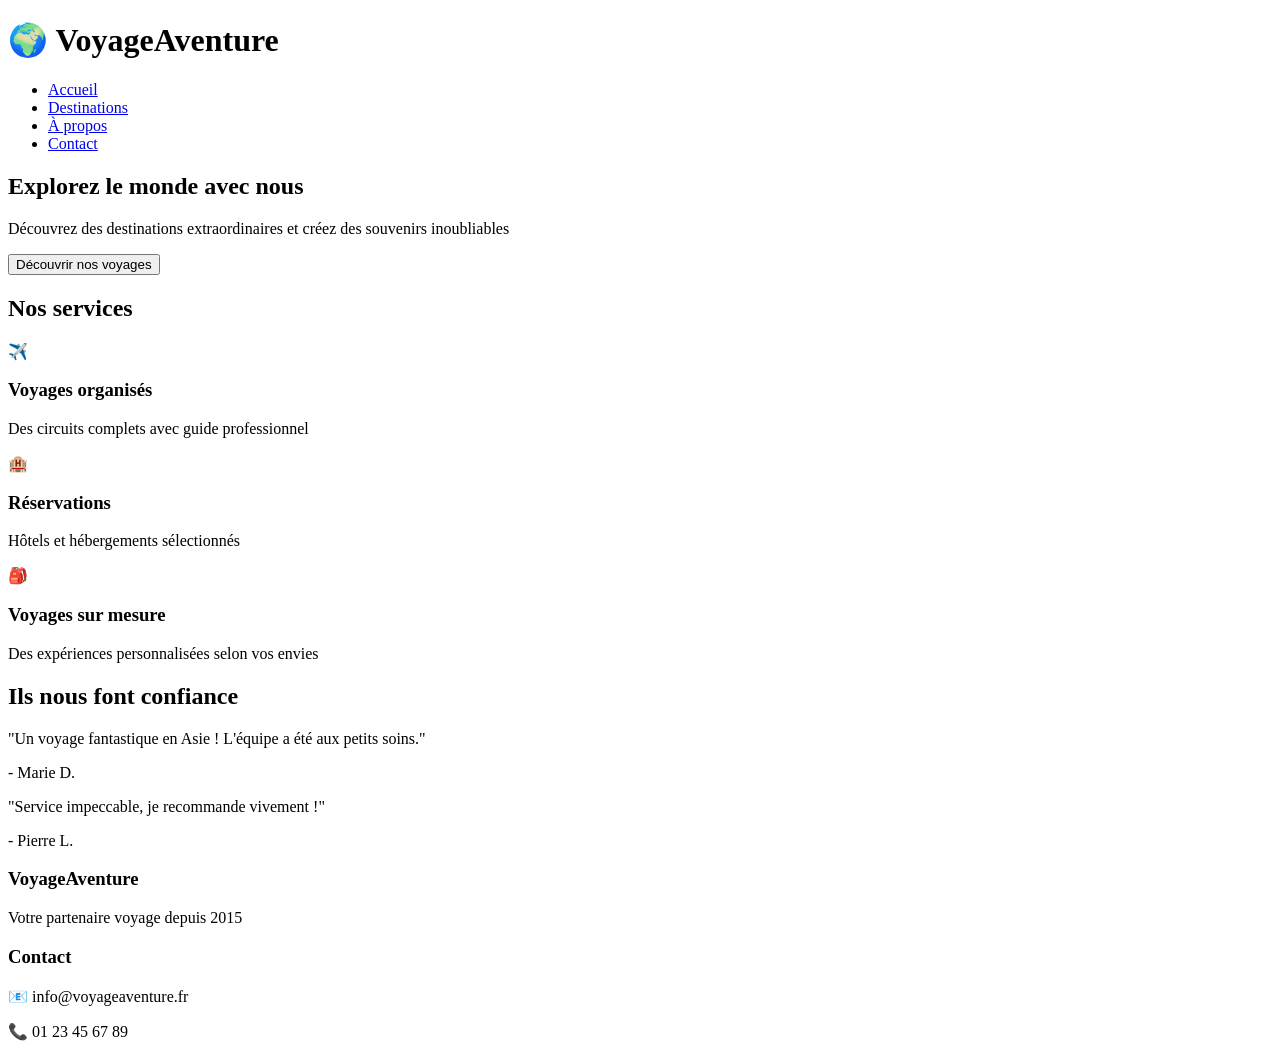
==== index.html @ be2830e8 "Initial commit" ====
<!DOCTYPE html>
<html lang="fr">
<head>
    <meta charset="UTF-8">
    <meta name="viewport" content="width=device-width, initial-scale=1.0">
    <title>VoyageAventure - Accueil</title>
    <link rel="stylesheet" href="css/styles.css">
</head>
<body>
    <header class="site-header">
        <div class="container">
            <h1 class="logo">🌍 VoyageAventure</h1>
            <nav class="main-nav">
                <ul class="nav-list">
                    <li><a href="index.html" class="nav-link active">Accueil</a></li>
                    <li><a href="destinations.html" class="nav-link">Destinations</a></li>
                    <li><a href="apropos.html" class="nav-link">À propos</a></li>
                    <li><a href="contact.html" class="nav-link">Contact</a></li>
                </ul>
            </nav>
        </div>
    </header>

    <section class="hero">
        <div class="container">
            <div class="hero-content">
                <h2 class="hero-title">Explorez le monde avec nous</h2>
                <p class="hero-subtitle">Découvrez des destinations extraordinaires et créez des souvenirs inoubliables</p>
                <button class="cta-button">Découvrir nos voyages</button>
            </div>
        </div>
    </section>

    <section class="services">
        <div class="container">
            <h2 class="section-title">Nos services</h2>
            <div class="services-grid">
                <div class="service-card">
                    <div class="service-icon">✈️</div>
                    <h3 class="service-title">Voyages organisés</h3>
                    <p class="service-description">Des circuits complets avec guide professionnel</p>
                </div>
                <div class="service-card">
                    <div class="service-icon">🏨</div>
                    <h3 class="service-title">Réservations</h3>
                    <p class="service-description">Hôtels et hébergements sélectionnés</p>
                </div>
                <div class="service-card">
                    <div class="service-icon">🎒</div>
                    <h3 class="service-title">Voyages sur mesure</h3>
                    <p class="service-description">Des expériences personnalisées selon vos envies</p>
                </div>
            </div>
        </div>
    </section>

    <section class="testimonials">
        <div class="container">
            <h2 class="section-title">Ils nous font confiance</h2>
            <div class="testimonials-grid">
                <div class="testimonial-card">
                    <p class="testimonial-text">"Un voyage fantastique en Asie ! L'équipe a été aux petits soins."</p>
                    <p class="testimonial-author">- Marie D.</p>
                </div>
                <div class="testimonial-card">
                    <p class="testimonial-text">"Service impeccable, je recommande vivement !"</p>
                    <p class="testimonial-author">- Pierre L.</p>
                </div>
            </div>
        </div>
    </section>

    <footer class="site-footer">
        <div class="container">
            <div class="footer-content">
                <div class="footer-section">
                    <h3>VoyageAventure</h3>
                    <p>Votre partenaire voyage depuis 2015</p>
                </div>
                <div class="footer-section">
                    <h3>Contact</h3>
                    <p>📧 info@voyageaventure.fr</p>
                    <p>📞 01 23 45 67 89</p>
                </div>
            </div>
        </div>
    </footer>
</body>
</html>
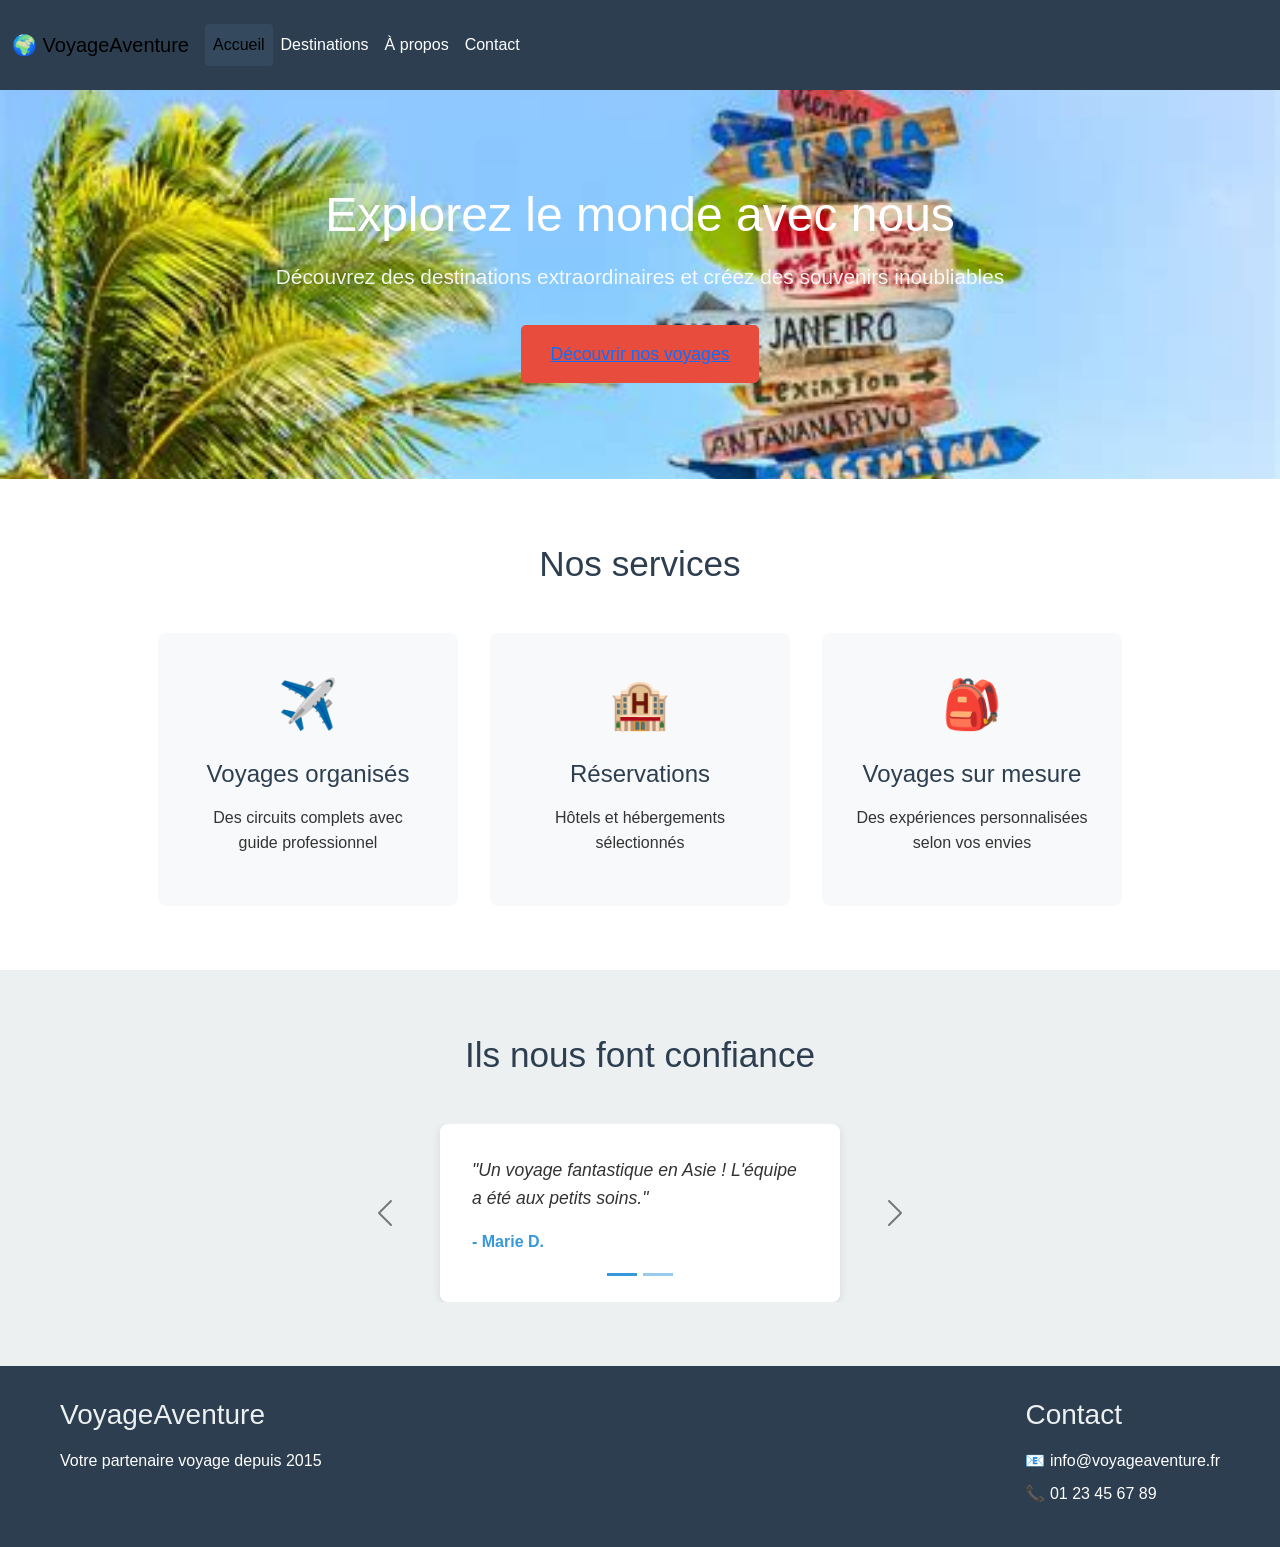
==== commit 874caf9e: "modification hero +carousel + navbar" ====
--- a/index.html
+++ b/index.html
@@ -4,30 +4,52 @@
     <meta charset="UTF-8">
     <meta name="viewport" content="width=device-width, initial-scale=1.0">
     <title>VoyageAventure - Accueil</title>
+    <link href="https://cdn.jsdelivr.net/npm/bootstrap@5.3.8/dist/css/bootstrap.min.css" rel="stylesheet" integrity="sha384-sRIl4kxILFvY47J16cr9ZwB07vP4J8+LH7qKQnuqkuIAvNWLzeN8tE5YBujZqJLB" crossorigin="anonymous">
+    <script src="https://cdn.jsdelivr.net/npm/bootstrap@5.3.8/dist/js/bootstrap.bundle.min.js" integrity="sha384-FKyoEForCGlyvwx9Hj09JcYn3nv7wiPVlz7YYwJrWVcXK/BmnVDxM+D2scQbITxI" crossorigin="anonymous"></script>
+    <link rel="stylesheet" href="https://cdn.jsdelivr.net/npm/bootstrap-icons@1.13.1/font/bootstrap-icons.min.css">
     <link rel="stylesheet" href="css/styles.css">
 </head>
 <body>
     <header class="site-header">
-        <div class="container">
-            <h1 class="logo">🌍 VoyageAventure</h1>
-            <nav class="main-nav">
-                <ul class="nav-list">
-                    <li><a href="index.html" class="nav-link active">Accueil</a></li>
-                    <li><a href="destinations.html" class="nav-link">Destinations</a></li>
-                    <li><a href="apropos.html" class="nav-link">À propos</a></li>
-                    <li><a href="contact.html" class="nav-link">Contact</a></li>
-                </ul>
-            </nav>
-        </div>
+
+    
+
+         <nav class="navbar navbar-expand-lg navbar-#333 bg-#333">
+  <div class="container-fluid">
+    <a class="navbar-brand" href="#">🌍 VoyageAventure</a>
+    <button class="navbar-toggler" type="button" data-bs-toggle="collapse" data-bs-target="#navbarNavDropdown" aria-controls="navbarNavDropdown" aria-expanded="false" aria-label="Toggle navigation">
+      <span class="navbar-toggler-icon"></span>
+    </button>
+    <div class="collapse navbar-collapse" id="navbarNavDropdown">
+      <ul class="navbar-nav">
+        <li class="nav-item">
+          <a class="nav-link active" aria-current="page" href="index.html">Accueil</a>
+        </li>
+        <li class="nav-item">
+          <a class="nav-link" href="destinations.html">Destinations</a>
+        </li>
+        <li class="nav-item">
+          <a class="nav-link" href="apropos.html">À propos</a>
+        </li>
+        <li class="nav-item">
+          <a class="nav-link" href="contact.html">Contact</a>
+        </li>
+      </ul>
+    </div>
+  </div>
+</nav>
     </header>
 
-    <section class="hero">
+   
+
+    <section class="hero img-background" style="background-image: url('images/bg-hero.jpg');">
         <div class="container">
             <div class="hero-content">
                 <h2 class="hero-title">Explorez le monde avec nous</h2>
                 <p class="hero-subtitle">Découvrez des destinations extraordinaires et créez des souvenirs inoubliables</p>
-                <button class="cta-button">Découvrir nos voyages</button>
+                <button class="cta-button"  >  <a href="destinations.html" class="cta-link">Découvrir nos voyages</a></button>
             </div>
+
         </div>
     </section>
 
@@ -57,15 +79,33 @@
     <section class="testimonials">
         <div class="container">
             <h2 class="section-title">Ils nous font confiance</h2>
-            <div class="testimonials-grid">
-                <div class="testimonial-card">
-                    <p class="testimonial-text">"Un voyage fantastique en Asie ! L'équipe a été aux petits soins."</p>
-                    <p class="testimonial-author">- Marie D.</p>
+            <div id="testimonialsCarousel" class="carousel slide" data-bs-ride="carousel">
+                <div class="carousel-indicators">
+                    <button type="button" data-bs-target="#testimonialsCarousel" data-bs-slide-to="0" class="active" aria-current="true" aria-label="Témoignage 1"></button>
+                    <button type="button" data-bs-target="#testimonialsCarousel" data-bs-slide-to="1" aria-label="Témoignage 2"></button>
                 </div>
-                <div class="testimonial-card">
-                    <p class="testimonial-text">"Service impeccable, je recommande vivement !"</p>
-                    <p class="testimonial-author">- Pierre L.</p>
+                <div class="carousel-inner">
+                    <div class="carousel-item active">
+                        <div class="testimonial-card">
+                            <p class="testimonial-text">"Un voyage fantastique en Asie ! L'équipe a été aux petits soins."</p>
+                            <p class="testimonial-author">- Marie D.</p>
+                        </div>
+                    </div>
+                    <div class="carousel-item">
+                        <div class="testimonial-card">
+                            <p class="testimonial-text">"Service impeccable, je recommande vivement !"</p>
+                            <p class="testimonial-author">- Pierre L.</p>
+                        </div>
+                    </div>
                 </div>
+                <button class="carousel-control-prev" type="button" data-bs-target="#testimonialsCarousel" data-bs-slide="prev">
+                    <span class="carousel-control-prev-icon" aria-hidden="true"></span>
+                    <span class="visually-hidden">Précédent</span>
+                </button>
+                <button class="carousel-control-next" type="button" data-bs-target="#testimonialsCarousel" data-bs-slide="next">
+                    <span class="carousel-control-next-icon" aria-hidden="true"></span>
+                    <span class="visually-hidden">Suivant</span>
+                </button>
             </div>
         </div>
     </section>
--- a/css/styles.css
+++ b/css/styles.css
@@ -0,0 +1,610 @@
+/* Reset et base */
+* {
+    margin: 0;
+    padding: 0;
+    box-sizing: border-box;
+}
+
+body {
+    font-family: 'Arial', sans-serif;
+    line-height: 1.6;
+    color: #333;
+    background-color: #f8f9fa;
+}
+
+.container {
+    max-width: 1200px;
+    margin: 0 auto;
+    padding: 0 20px;
+}
+
+/* Header global */
+.site-header {
+    background-color: #2c3e50;
+    color: white;
+    padding: 1rem 0;
+    position: sticky;
+    top: 0;
+    z-index: 100;
+}
+
+.site-header .container {
+    display: flex;
+    justify-content: space-between;
+    align-items: center;
+}
+
+.logo {
+    font-size: 1.8rem;
+    font-weight: bold;
+}
+
+.nav-list {
+    display: flex;
+    list-style: none;
+    gap: 2rem;
+}
+
+.nav-link {
+    color: white;
+    text-decoration: none;
+    padding: 0.5rem 1rem;
+    border-radius: 4px;
+    transition: background-color 0.3s;
+}
+
+.nav-link:hover,
+.nav-link.active {
+    background-color: #34495e;
+}
+
+/* Hero section (accueil) */
+.hero {
+    background-color: #667eea;
+    background-size: cover;
+    background-position: center;
+    background-repeat: no-repeat;
+    color: white;
+    padding: 6rem 0;
+    text-align: center;
+}
+
+.hero-title {
+    font-size: 3rem;
+    margin-bottom: 1rem;
+}
+
+.hero-subtitle {
+    font-size: 1.3rem;
+    margin-bottom: 2rem;
+    opacity: 0.9;
+}
+
+.cta-button {
+    background-color: #e74c3c;
+    color: white;
+    border: none;
+    padding: 15px 30px;
+    font-size: 1.1rem;
+    border-radius: 5px;
+    cursor: pointer;
+    transition: background-color 0.3s;
+}
+
+.cta-button:hover {
+    background-color: #c0392b;
+}
+
+/* Page headers */
+.page-header {
+    background-color: #34495e;
+    color: white;
+    padding: 3rem 0;
+    text-align: center;
+}
+
+.page-title {
+    font-size: 2.5rem;
+    margin-bottom: 0.5rem;
+}
+
+.page-subtitle {
+    font-size: 1.2rem;
+    opacity: 0.8;
+}
+
+/* Sections communes */
+.section-title {
+    text-align: center;
+    font-size: 2.2rem;
+    margin-bottom: 3rem;
+    color: #2c3e50;
+}
+
+/* Services (accueil) */
+.services {
+    padding: 4rem 0;
+    background-color: white;
+}
+
+.services-grid {
+    display: flex;
+    gap: 2rem;
+    justify-content: center;
+    flex-wrap: wrap;
+}
+
+.service-card {
+    background-color: #f8f9fa;
+    padding: 2rem;
+    border-radius: 8px;
+    text-align: center;
+    width: 300px;
+    border: 2px solid transparent;
+    transition: all 0.3s;
+}
+
+.service-card:hover {
+    border-color: #3498db;
+    transform: translateY(-5px);
+}
+
+.service-icon {
+    font-size: 3rem;
+    margin-bottom: 1rem;
+}
+
+.service-title {
+    font-size: 1.5rem;
+    margin-bottom: 1rem;
+    color: #2c3e50;
+}
+
+/* Témoignages */
+.testimonials {
+    padding: 4rem 0;
+    background-color: #ecf0f1;
+}
+
+.testimonials-grid {
+    display: flex;
+    gap: 2rem;
+    justify-content: center;
+    flex-wrap: wrap;
+}
+
+.testimonial-card {
+    background-color: white;
+    padding: 2rem;
+    border-radius: 8px;
+    width: 400px;
+    box-shadow: 0 2px 10px rgba(0,0,0,0.1);
+}
+
+.testimonial-text {
+    font-style: italic;
+    margin-bottom: 1rem;
+    font-size: 1.1rem;
+}
+
+.testimonial-author {
+    font-weight: bold;
+    color: #3498db;
+}
+
+.testimonials .carousel {
+    max-width: 600px;
+    margin: 0 auto;
+    padding: 0 3rem;
+}
+
+.testimonials .carousel-item .testimonial-card {
+    margin: 0 auto;
+}
+
+.testimonials .carousel-control-prev-icon,
+.testimonials .carousel-control-next-icon {
+    filter: invert(1) grayscale(100);
+}
+
+.testimonials .carousel-indicators [data-bs-target] {
+    background-color: #3498db;
+}
+
+/* Destinations */
+.destinations {
+    padding: 4rem 0;
+}
+
+.filters {
+    text-align: center;
+    margin-bottom: 3rem;
+}
+
+.filter-buttons {
+    display: flex;
+    gap: 1rem;
+    justify-content: center;
+    margin-top: 1rem;
+    flex-wrap: wrap;
+}
+
+.filter-btn {
+    background-color: #ecf0f1;
+    border: none;
+    padding: 0.5rem 1rem;
+    border-radius: 20px;
+    cursor: pointer;
+    transition: all 0.3s;
+}
+
+.filter-btn.active,
+.filter-btn:hover {
+    background-color: #3498db;
+    color: white;
+}
+
+.destinations-grid {
+    display: grid;
+    grid-template-columns: repeat(auto-fit, minmax(300px, 1fr));
+    gap: 2rem;
+}
+
+.destination-card {
+    background-color: white;
+    border-radius: 8px;
+    overflow: hidden;
+    box-shadow: 0 4px 15px rgba(0,0,0,0.1);
+    transition: transform 0.3s;
+}
+
+.destination-card:hover {
+    transform: translateY(-5px);
+}
+
+.destination-image {
+    font-size: 4rem;
+    text-align: center;
+    padding: 2rem;
+    background-color: #f8f9fa;
+}
+
+.destination-content {
+    padding: 1.5rem;
+}
+
+.destination-title {
+    font-size: 1.5rem;
+    margin-bottom: 0.5rem;
+    color: #2c3e50;
+}
+
+.destination-description {
+    color: #7f8c8d;
+    margin-bottom: 1rem;
+}
+
+.destination-details {
+    display: flex;
+    justify-content: space-between;
+    margin-bottom: 1rem;
+}
+
+.duration {
+    color: #95a5a6;
+}
+
+.price {
+    font-weight: bold;
+    color: #e74c3c;
+}
+
+.destination-btn {
+    background-color: #3498db;
+    color: white;
+    border: none;
+    padding: 0.5rem 1rem;
+    border-radius: 4px;
+    cursor: pointer;
+    transition: background-color 0.3s;
+}
+
+.destination-btn:hover {
+    background-color: #2980b9;
+}
+
+/* Contact */
+.contact-section {
+    padding: 4rem 0;
+}
+
+.contact-content {
+    display: grid;
+    grid-template-columns: 1fr 1fr;
+    gap: 4rem;
+}
+
+.contact-info h2 {
+    margin-bottom: 2rem;
+    color: #2c3e50;
+}
+
+.contact-item {
+    display: flex;
+    align-items: flex-start;
+    margin-bottom: 2rem;
+}
+
+.contact-icon {
+    font-size: 1.5rem;
+    margin-right: 1rem;
+    margin-top: 0.25rem;
+}
+
+.contact-details h3 {
+    margin-bottom: 0.5rem;
+    color: #2c3e50;
+}
+
+.contact-form-container {
+    background-color: white;
+    padding: 2rem;
+    border-radius: 8px;
+    box-shadow: 0 4px 15px rgba(0,0,0,0.1);
+}
+
+.contact-form-container h2 {
+    margin-bottom: 2rem;
+    color: #2c3e50;
+}
+
+.form-group {
+    margin-bottom: 1.5rem;
+}
+
+.form-group label {
+    display: block;
+    margin-bottom: 0.5rem;
+    font-weight: bold;
+    color: #2c3e50;
+}
+
+.form-group input,
+.form-group select,
+.form-group textarea {
+    width: 100%;
+    padding: 0.75rem;
+    border: 1px solid #ddd;
+    border-radius: 4px;
+    font-size: 1rem;
+    transition: border-color 0.3s;
+}
+
+.form-group input:focus,
+.form-group select:focus,
+.form-group textarea:focus {
+    outline: none;
+    border-color: #3498db;
+}
+
+.checkbox-label {
+    display: flex !important;
+    align-items: center;
+    font-weight: normal !important;
+}
+
+.checkbox-label input {
+    width: auto !important;
+    margin-right: 0.5rem;
+}
+
+.submit-button {
+    background-color: #27ae60;
+    color: white;
+    border: none;
+    padding: 12px 30px;
+    border-radius: 4px;
+    cursor: pointer;
+    font-size: 1rem;
+    transition: background-color 0.3s;
+}
+
+.submit-button:hover {
+    background-color: #219a52;
+}
+
+/* À propos */
+.about-story {
+    padding: 4rem 0;
+    background-color: white;
+}
+
+.story-content {
+    display: flex;
+    align-items: center;
+    gap: 4rem;
+}
+
+.story-text {
+    flex: 1;
+}
+
+.story-text h2 {
+    font-size: 2rem;
+    margin-bottom: 1.5rem;
+    color: #2c3e50;
+}
+
+.story-text p {
+    font-size: 1.1rem;
+    margin-bottom: 1rem;
+    line-height: 1.7;
+}
+
+.story-image {
+    font-size: 8rem;
+    opacity: 0.3;
+}
+
+.values {
+    padding: 4rem 0;
+    background-color: #f8f9fa;
+}
+
+.values-grid {
+    display: grid;
+    grid-template-columns: repeat(auto-fit, minmax(250px, 1fr));
+    gap: 2rem;
+}
+
+.value-card {
+    background-color: white;
+    padding: 2rem;
+    border-radius: 8px;
+    text-align: center;
+    box-shadow: 0 2px 10px rgba(0,0,0,0.1);
+}
+
+.value-icon {
+    font-size: 3rem;
+    margin-bottom: 1rem;
+}
+
+.value-card h3 {
+    margin-bottom: 1rem;
+    color: #2c3e50;
+}
+
+.team {
+    padding: 4rem 0;
+    background-color: white;
+}
+
+.team-grid {
+    display: grid;
+    grid-template-columns: repeat(auto-fit, minmax(250px, 1fr));
+    gap: 2rem;
+}
+
+.team-member {
+    text-align: center;
+    padding: 2rem;
+}
+
+.member-photo {
+    font-size: 4rem;
+    margin-bottom: 1rem;
+}
+
+.member-name {
+    font-size: 1.3rem;
+    margin-bottom: 0.5rem;
+    color: #2c3e50;
+}
+
+.member-role {
+    color: #3498db;
+    font-weight: bold;
+    margin-bottom: 0.5rem;
+}
+
+.member-description {
+    color: #7f8c8d;
+}
+
+.stats {
+    padding: 4rem 0;
+    background-color: #2c3e50;
+    color: white;
+}
+
+.stats .section-title {
+    color: white;
+}
+
+.stats-grid {
+    display: grid;
+    grid-template-columns: repeat(auto-fit, minmax(200px, 1fr));
+    gap: 2rem;
+}
+
+.stat-item {
+    text-align: center;
+}
+
+.stat-number {
+    font-size: 3rem;
+    font-weight: bold;
+    color: #3498db;
+    margin-bottom: 0.5rem;
+}
+
+.stat-label {
+    font-size: 1.1rem;
+    opacity: 0.9;
+}
+
+/* Footer global */
+.site-footer {
+    background-color: #2c3e50;
+    color: white;
+    padding: 2rem 0;
+}
+
+.footer-content {
+    display: flex;
+    justify-content: space-between;
+    gap: 2rem;
+}
+
+.footer-section h3 {
+    margin-bottom: 1rem;
+    color: #ecf0f1;
+}
+
+.footer-section p {
+    margin-bottom: 0.5rem;
+}
+
+/* Responsive */
+@media (max-width: 768px) {
+    .site-header .container {
+        flex-direction: column;
+        gap: 1rem;
+    }
+
+    .nav-list {
+        flex-wrap: wrap;
+        justify-content: center;
+        gap: 1rem;
+    }
+
+    .hero-title {
+        font-size: 2rem;
+    }
+
+    .services-grid,
+    .testimonials-grid {
+        flex-direction: column;
+        align-items: center;
+    }
+
+    .contact-content {
+        grid-template-columns: 1fr;
+        gap: 2rem;
+    }
+
+    .story-content {
+        flex-direction: column;
+        text-align: center;
+    }
+
+    .footer-content {
+        flex-direction: column;
+    }
+
+    .filter-buttons {
+        flex-direction: column;
+        align-items: center;
+    }
+}
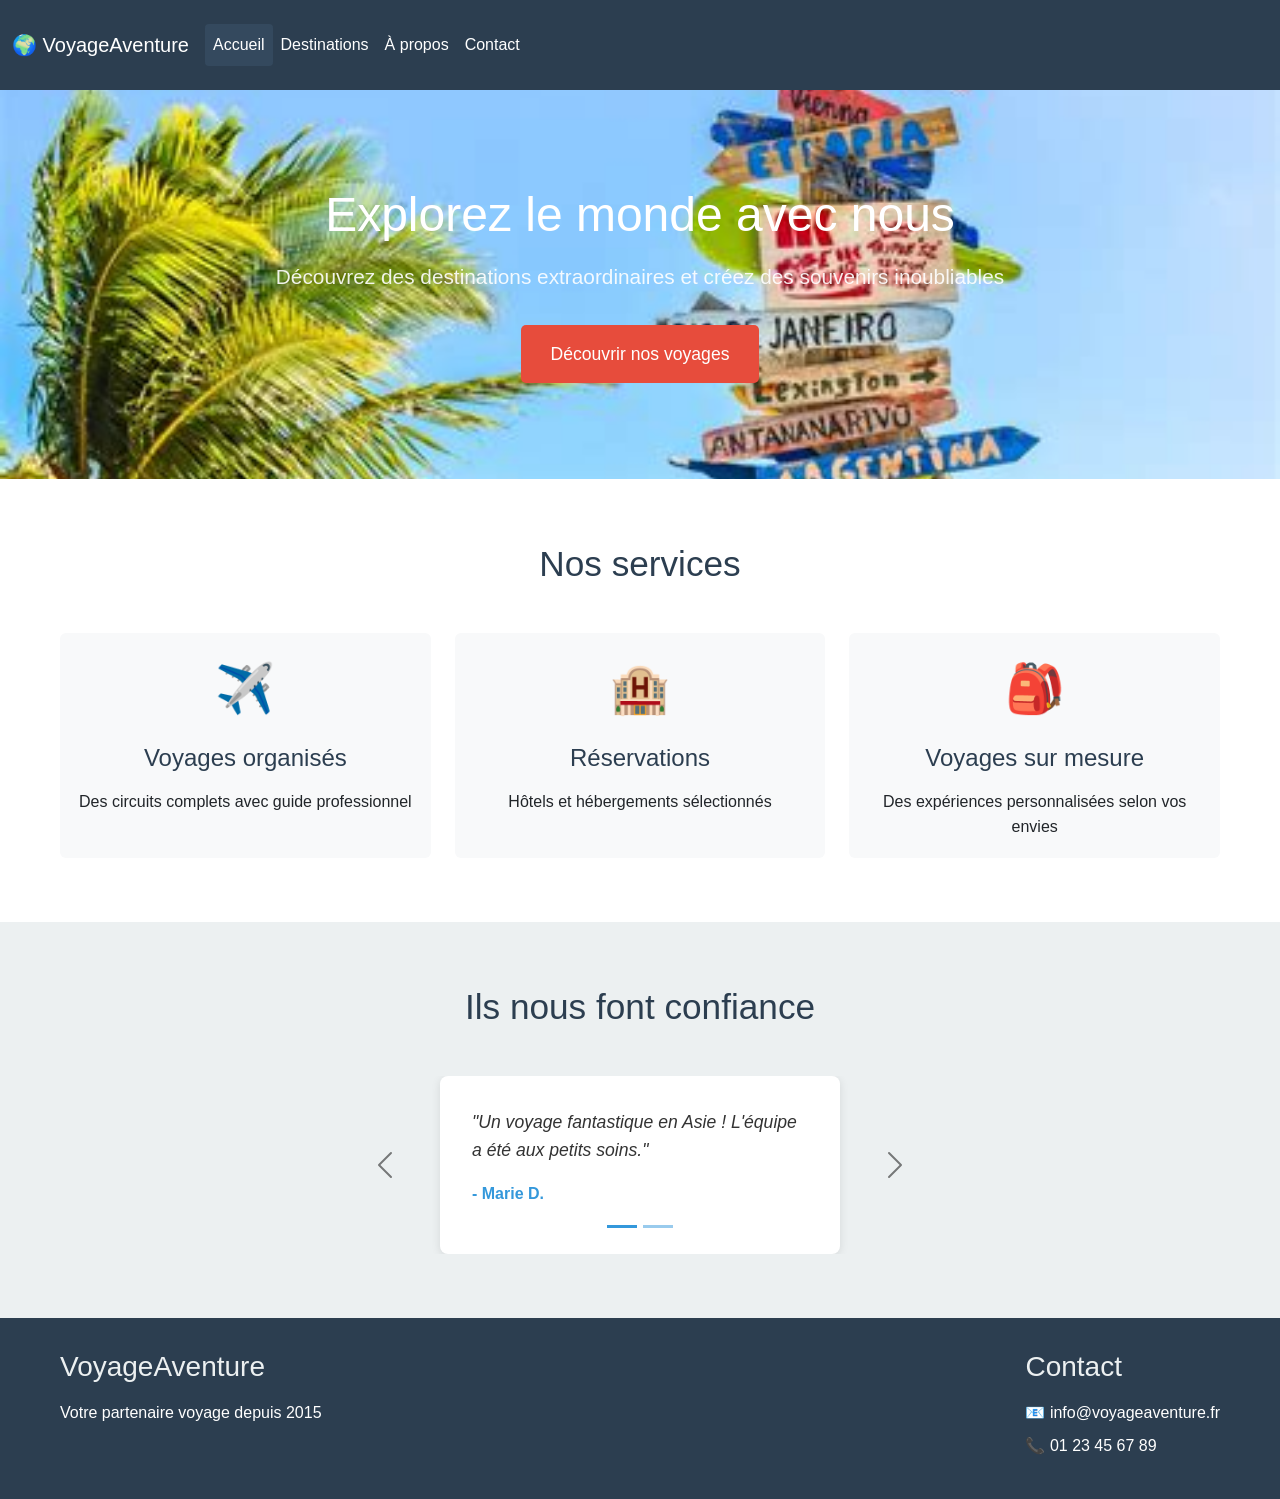
==== commit c04be2ee: "modifier services en card + fix sur couleur navbar et hero + modification css" ====
--- a/index.html
+++ b/index.html
@@ -14,25 +14,25 @@
 
     
 
-         <nav class="navbar navbar-expand-lg navbar-#333 bg-#333">
+         <nav class="navbar navbar-expand-lg navbar-dark">
   <div class="container-fluid">
-    <a class="navbar-brand" href="#">🌍 VoyageAventure</a>
+    <a class="navbar-brand text-white" href="index.html">🌍 VoyageAventure</a>
     <button class="navbar-toggler" type="button" data-bs-toggle="collapse" data-bs-target="#navbarNavDropdown" aria-controls="navbarNavDropdown" aria-expanded="false" aria-label="Toggle navigation">
       <span class="navbar-toggler-icon"></span>
     </button>
     <div class="collapse navbar-collapse" id="navbarNavDropdown">
       <ul class="navbar-nav">
         <li class="nav-item">
-          <a class="nav-link active" aria-current="page" href="index.html">Accueil</a>
+          <a class="nav-link active text-white" aria-current="page" href="index.html">Accueil</a>
         </li>
         <li class="nav-item">
-          <a class="nav-link" href="destinations.html">Destinations</a>
+          <a class="nav-link text-white" href="destinations.html">Destinations</a>
         </li>
         <li class="nav-item">
-          <a class="nav-link" href="apropos.html">À propos</a>
+          <a class="nav-link text-white" href="apropos.html">À propos</a>
         </li>
         <li class="nav-item">
-          <a class="nav-link" href="contact.html">Contact</a>
+          <a class="nav-link text-white" href="contact.html">Contact</a>
         </li>
       </ul>
     </div>
@@ -47,7 +47,7 @@
             <div class="hero-content">
                 <h2 class="hero-title">Explorez le monde avec nous</h2>
                 <p class="hero-subtitle">Découvrez des destinations extraordinaires et créez des souvenirs inoubliables</p>
-                <button class="cta-button"  >  <a href="destinations.html" class="cta-link">Découvrir nos voyages</a></button>
+                <a href="destinations.html" class="cta-button">Découvrir nos voyages</a>
             </div>
 
         </div>
@@ -56,21 +56,33 @@
     <section class="services">
         <div class="container">
             <h2 class="section-title">Nos services</h2>
-            <div class="services-grid">
-                <div class="service-card">
-                    <div class="service-icon">✈️</div>
-                    <h3 class="service-title">Voyages organisés</h3>
-                    <p class="service-description">Des circuits complets avec guide professionnel</p>
+            <div class="row g-4 justify-content-center">
+                <div class="col-md-6 col-lg-4">
+                    <div class="card service-card h-100 text-center">
+                        <div class="card-body">
+                            <div class="service-icon">✈️</div>
+                            <h3 class="card-title service-title">Voyages organisés</h3>
+                            <p class="card-text service-description">Des circuits complets avec guide professionnel</p>
+                        </div>
+                    </div>
                 </div>
-                <div class="service-card">
-                    <div class="service-icon">🏨</div>
-                    <h3 class="service-title">Réservations</h3>
-                    <p class="service-description">Hôtels et hébergements sélectionnés</p>
+                <div class="col-md-6 col-lg-4">
+                    <div class="card service-card h-100 text-center">
+                        <div class="card-body">
+                            <div class="service-icon">🏨</div>
+                            <h3 class="card-title service-title">Réservations</h3>
+                            <p class="card-text service-description">Hôtels et hébergements sélectionnés</p>
+                        </div>
+                    </div>
                 </div>
-                <div class="service-card">
-                    <div class="service-icon">🎒</div>
-                    <h3 class="service-title">Voyages sur mesure</h3>
-                    <p class="service-description">Des expériences personnalisées selon vos envies</p>
+                <div class="col-md-6 col-lg-4">
+                    <div class="card service-card h-100 text-center">
+                        <div class="card-body">
+                            <div class="service-icon">🎒</div>
+                            <h3 class="card-title service-title">Voyages sur mesure</h3>
+                            <p class="card-text service-description">Des expériences personnalisées selon vos envies</p>
+                        </div>
+                    </div>
                 </div>
             </div>
         </div>
--- a/css/styles.css
+++ b/css/styles.css
@@ -81,8 +81,10 @@
 }
 
 .cta-button {
+    display: inline-block;
     background-color: #e74c3c;
     color: white;
+    text-decoration: none;
     border: none;
     padding: 15px 30px;
     font-size: 1.1rem;
@@ -127,19 +129,8 @@
     background-color: white;
 }
 
-.services-grid {
-    display: flex;
-    gap: 2rem;
-    justify-content: center;
-    flex-wrap: wrap;
-}
-
 .service-card {
     background-color: #f8f9fa;
-    padding: 2rem;
-    border-radius: 8px;
-    text-align: center;
-    width: 300px;
     border: 2px solid transparent;
     transition: all 0.3s;
 }
@@ -583,7 +574,6 @@
         font-size: 2rem;
     }
 
-    .services-grid,
     .testimonials-grid {
         flex-direction: column;
         align-items: center;
